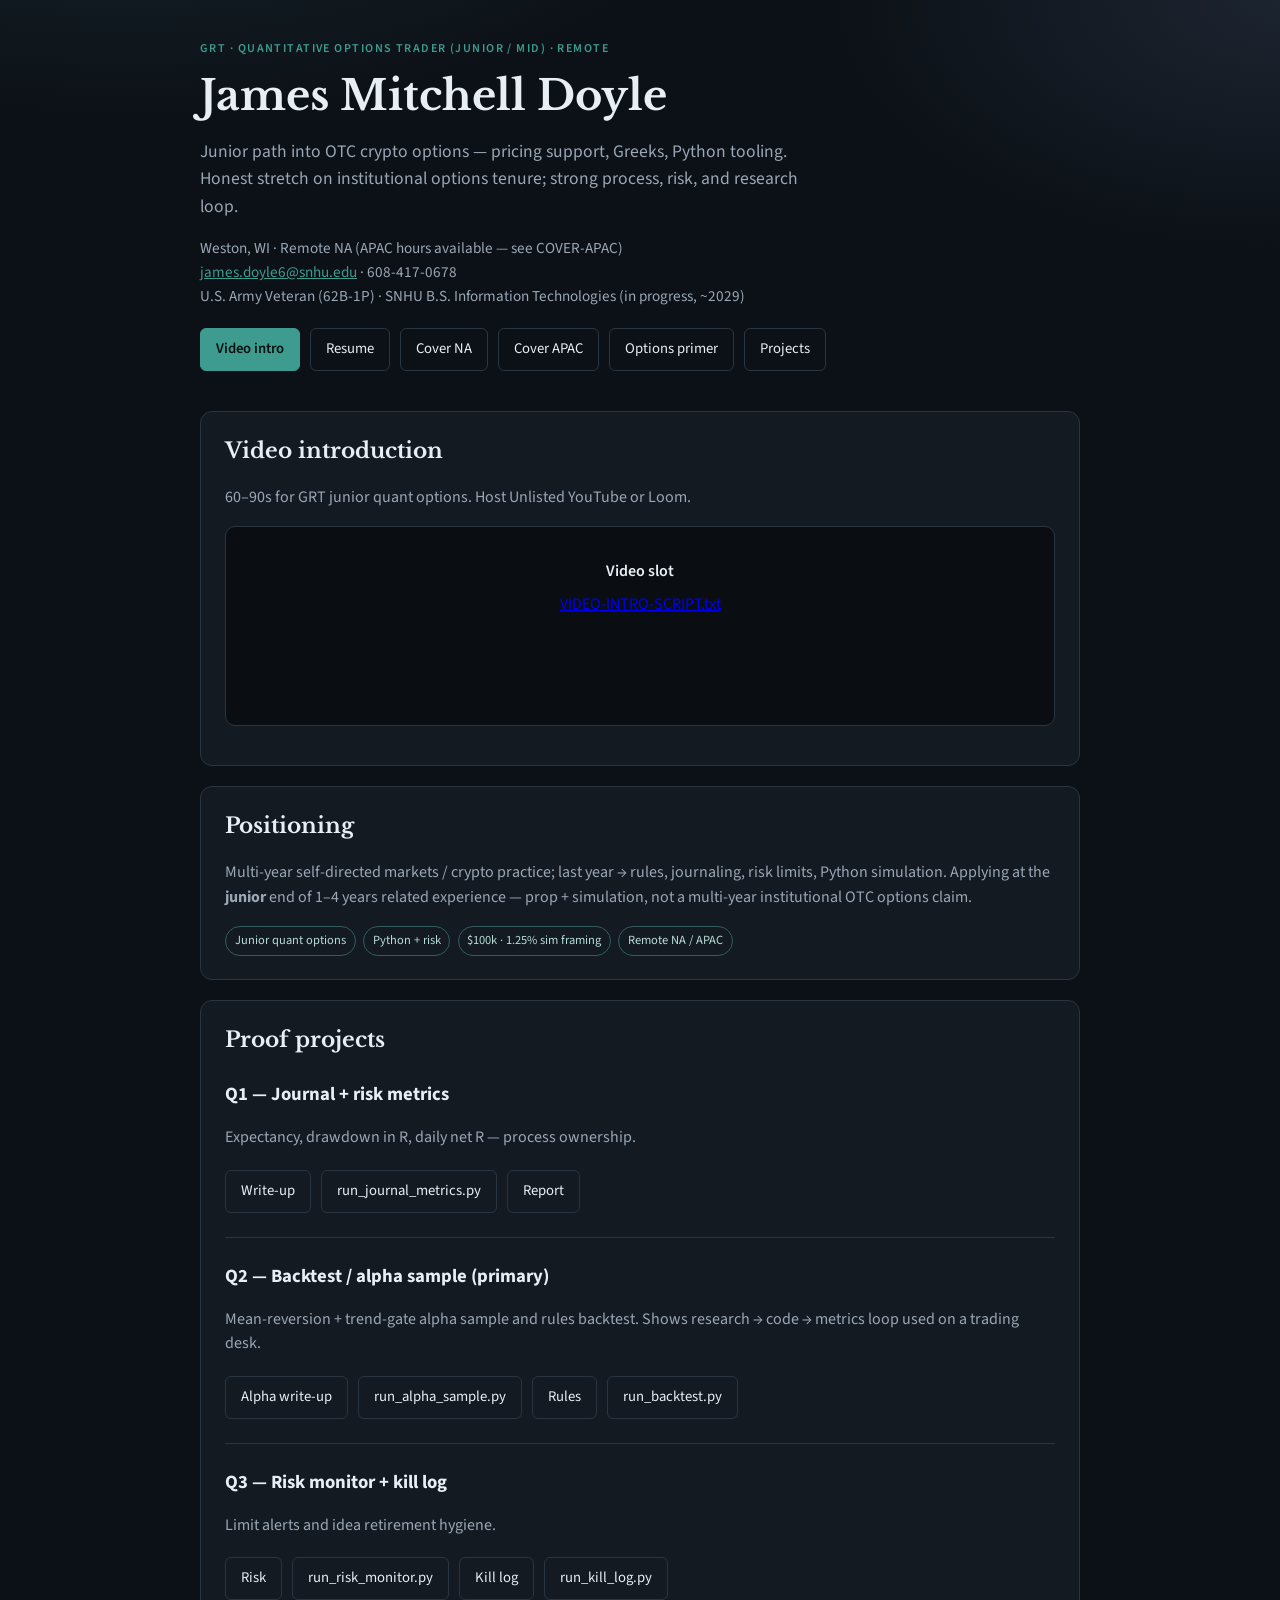
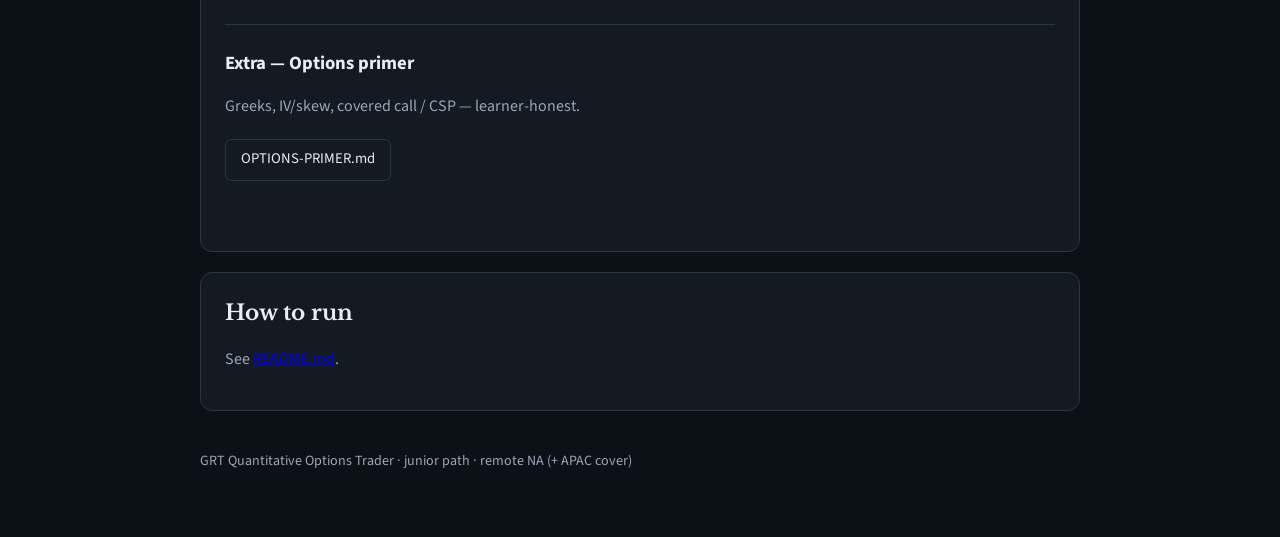
==== index.html @ d9cba961 "Add files via upload" ====
<!DOCTYPE html>
<html lang="en">
<head>
  <meta charset="utf-8" />
  <meta name="viewport" content="width=device-width, initial-scale=1" />
  <title>James Mitchell Doyle — GRT Quantitative Options Trader</title>
  <link rel="preconnect" href="https://fonts.googleapis.com" />
  <link rel="preconnect" href="https://fonts.gstatic.com" crossorigin />
  <link href="https://fonts.googleapis.com/css2?family=Libre+Baskerville:wght@700&family=Source+Sans+3:wght@400;600&display=swap" rel="stylesheet" />
  <link rel="stylesheet" href="styles.css" />
</head>
<body>
  <main class="page">
    <header class="hero">
      <p class="eyebrow">GRT · Quantitative Options Trader (Junior / Mid) · Remote</p>
      <h1>James Mitchell Doyle</h1>
      <p class="lede">
        Junior path into OTC crypto options — pricing support, Greeks, Python tooling.
        Honest stretch on institutional options tenure; strong process, risk, and research loop.
      </p>
      <p class="meta">
        Weston, WI · Remote NA (APAC hours available — see COVER-APAC)<br />
        <a href="mailto:james.doyle6@snhu.edu">james.doyle6@snhu.edu</a> · 608-417-0678<br />
        U.S. Army Veteran (62B-1P) · SNHU B.S. Information Technologies (in progress, ~2029)
      </p>
      <div class="cta-row">
        <a class="btn primary" href="#video-intro">Video intro</a>
        <a class="btn" href="James-M-Doyle-Resume-GRT.txt">Resume</a>
        <a class="btn" href="COVER-NA.txt">Cover NA</a>
        <a class="btn" href="COVER-APAC.txt">Cover APAC</a>
        <a class="btn" href="OPTIONS-PRIMER.md">Options primer</a>
        <a class="btn" href="#projects">Projects</a>
      </div>
    </header>

    <section class="summary-card" id="video-intro">
      <h2>Video introduction</h2>
      <p class="summary-intro">60–90s for GRT junior quant options. Host Unlisted YouTube or Loom.</p>
      <div class="video-frame video-frame--pending">
        <div class="video-placeholder">
          <p class="video-placeholder-title">Video slot</p>
          <p class="video-placeholder-body">
            <a href="VIDEO-INTRO-SCRIPT.txt">VIDEO-INTRO-SCRIPT.txt</a>
          </p>
        </div>
      </div>
    </section>

    <section class="summary-card">
      <h2>Positioning</h2>
      <p class="summary-intro">
        Multi-year self-directed markets / crypto practice; last year → rules, journaling,
        risk limits, Python simulation. Applying at the <strong>junior</strong> end of
        1–4 years related experience — prop + simulation, not a multi-year institutional
        OTC options claim.
      </p>
      <div class="metric-pills">
        <span class="pill">Junior quant options</span>
        <span class="pill">Python + risk</span>
        <span class="pill">$100k · 1.25% sim framing</span>
        <span class="pill">Remote NA / APAC</span>
      </div>
    </section>

    <section class="summary-card" id="projects">
      <h2>Proof projects</h2>

      <article class="project">
        <h3>Q1 — Journal + risk metrics</h3>
        <p class="summary-intro">Expectancy, drawdown in R, daily net R — process ownership.</p>
        <div class="cta-row">
          <a class="btn" href="q1_journal/WRITEUP.md">Write-up</a>
          <a class="btn" href="q1_journal/run_journal_metrics.py">run_journal_metrics.py</a>
          <a class="btn" href="q1_journal/journal_report.html">Report</a>
        </div>
      </article>

      <article class="project">
        <h3>Q2 — Backtest / alpha sample (primary)</h3>
        <p class="summary-intro">
          Mean-reversion + trend-gate alpha sample and rules backtest.
          Shows research → code → metrics loop used on a trading desk.
        </p>
        <div class="cta-row">
          <a class="btn" href="q2_backtest/ALPHA-WRITEUP.md">Alpha write-up</a>
          <a class="btn" href="q2_backtest/run_alpha_sample.py">run_alpha_sample.py</a>
          <a class="btn" href="q2_backtest/RULES.md">Rules</a>
          <a class="btn" href="q2_backtest/run_backtest.py">run_backtest.py</a>
        </div>
      </article>

      <article class="project">
        <h3>Q3 — Risk monitor + kill log</h3>
        <p class="summary-intro">Limit alerts and idea retirement hygiene.</p>
        <div class="cta-row">
          <a class="btn" href="q3_risk/WRITEUP.md">Risk</a>
          <a class="btn" href="q3_risk/run_risk_monitor.py">run_risk_monitor.py</a>
          <a class="btn" href="q3_kill_log/WRITEUP.md">Kill log</a>
          <a class="btn" href="q3_kill_log/run_kill_log.py">run_kill_log.py</a>
        </div>
      </article>

      <article class="project">
        <h3>Extra — Options primer</h3>
        <p class="summary-intro">Greeks, IV/skew, covered call / CSP — learner-honest.</p>
        <div class="cta-row">
          <a class="btn" href="OPTIONS-PRIMER.md">OPTIONS-PRIMER.md</a>
        </div>
      </article>
    </section>

    <section class="summary-card">
      <h2>How to run</h2>
      <p class="summary-intro">See <a href="README.md">README.md</a>.</p>
    </section>

    <footer>
      GRT Quantitative Options Trader · junior path · remote NA (+ APAC cover)
    </footer>
  </main>
</body>
</html>
---- styles.css ----
:root {
  --bg: #0c1117;
  --panel: #151c25;
  --text: #e8eef5;
  --muted: #9aa7b5;
  --accent: #3d9b8f;
  --line: #2a3542;
  --font: "Source Sans 3", system-ui, sans-serif;
  --display: "Libre Baskerville", Georgia, serif;
}

* { box-sizing: border-box; }
body {
  margin: 0;
  background:
    radial-gradient(1200px 600px at 10% -10%, #1a2a32 0%, transparent 55%),
    radial-gradient(900px 500px at 100% 0%, #1c2430 0%, transparent 50%),
    var(--bg);
  color: var(--text);
  font-family: var(--font);
  line-height: 1.55;
}
.page { max-width: 920px; margin: 0 auto; padding: 2.5rem 1.25rem 4rem; }
.hero { margin-bottom: 2.5rem; }
.eyebrow {
  text-transform: uppercase;
  letter-spacing: 0.12em;
  font-size: 0.75rem;
  color: var(--accent);
  font-weight: 600;
  margin: 0 0 0.75rem;
}
h1 {
  font-family: var(--display);
  font-size: clamp(1.8rem, 4vw, 2.6rem);
  line-height: 1.2;
  margin: 0 0 1rem;
  font-weight: 700;
}
.lede { font-size: 1.1rem; color: var(--muted); max-width: 38rem; }
.meta { color: var(--muted); font-size: 0.95rem; }
.meta a { color: var(--accent); }
.cta-row { display: flex; flex-wrap: wrap; gap: 0.6rem; margin-top: 1.25rem; }
.btn {
  display: inline-block;
  padding: 0.55rem 0.95rem;
  border: 1px solid var(--line);
  border-radius: 6px;
  color: var(--text);
  text-decoration: none;
  font-size: 0.92rem;
  background: transparent;
}
.btn.primary { background: var(--accent); border-color: var(--accent); color: #04110f; font-weight: 600; }
.summary-card {
  background: color-mix(in srgb, var(--panel) 92%, black);
  border: 1px solid var(--line);
  border-radius: 12px;
  padding: 1.4rem 1.5rem;
  margin: 1.25rem 0;
}
.summary-card h2 { font-family: var(--display); font-size: 1.35rem; margin-top: 0; }
.summary-intro { color: var(--muted); }
.achievements { display: grid; gap: 1rem; margin-top: 1rem; }
@media (min-width: 700px) {
  .achievements { grid-template-columns: repeat(3, 1fr); }
}
.achievement {
  background: #0f151c;
  border-radius: 8px;
  padding: 1rem;
  border: 1px solid var(--line);
}
.achievement p { margin: 0.4rem 0 0; color: var(--muted); font-size: 0.92rem; }
.badge-row, .metric-pills { display: flex; flex-wrap: wrap; gap: 0.45rem; margin-top: 1rem; }
.badge, .pill {
  font-size: 0.78rem;
  padding: 0.28rem 0.55rem;
  border-radius: 999px;
  border: 1px solid var(--line);
  color: var(--muted);
}
.pill { border-color: color-mix(in srgb, var(--accent) 40%, var(--line)); color: #b7ddd7; }
.note { font-size: 0.9rem; color: var(--muted); }
.video-frame {
  margin: 1rem 0;
  border-radius: 10px;
  overflow: hidden;
  border: 1px solid var(--line);
  background: #0a0e13;
  min-height: 200px;
}
.video-placeholder { padding: 2rem 1.25rem; text-align: center; }
.video-placeholder-title { font-weight: 600; margin: 0 0 0.5rem; }
.video-placeholder-body { color: var(--muted); margin: 0; }
.project { margin: 1.5rem 0; padding-bottom: 1.5rem; border-bottom: 1px solid var(--line); }
.project:last-child { border-bottom: 0; }
.project h3 { margin-bottom: 0.35rem; }
footer { margin-top: 2.5rem; color: var(--muted); font-size: 0.88rem; }
code { font-size: 0.88em; color: #c5d4e0; }
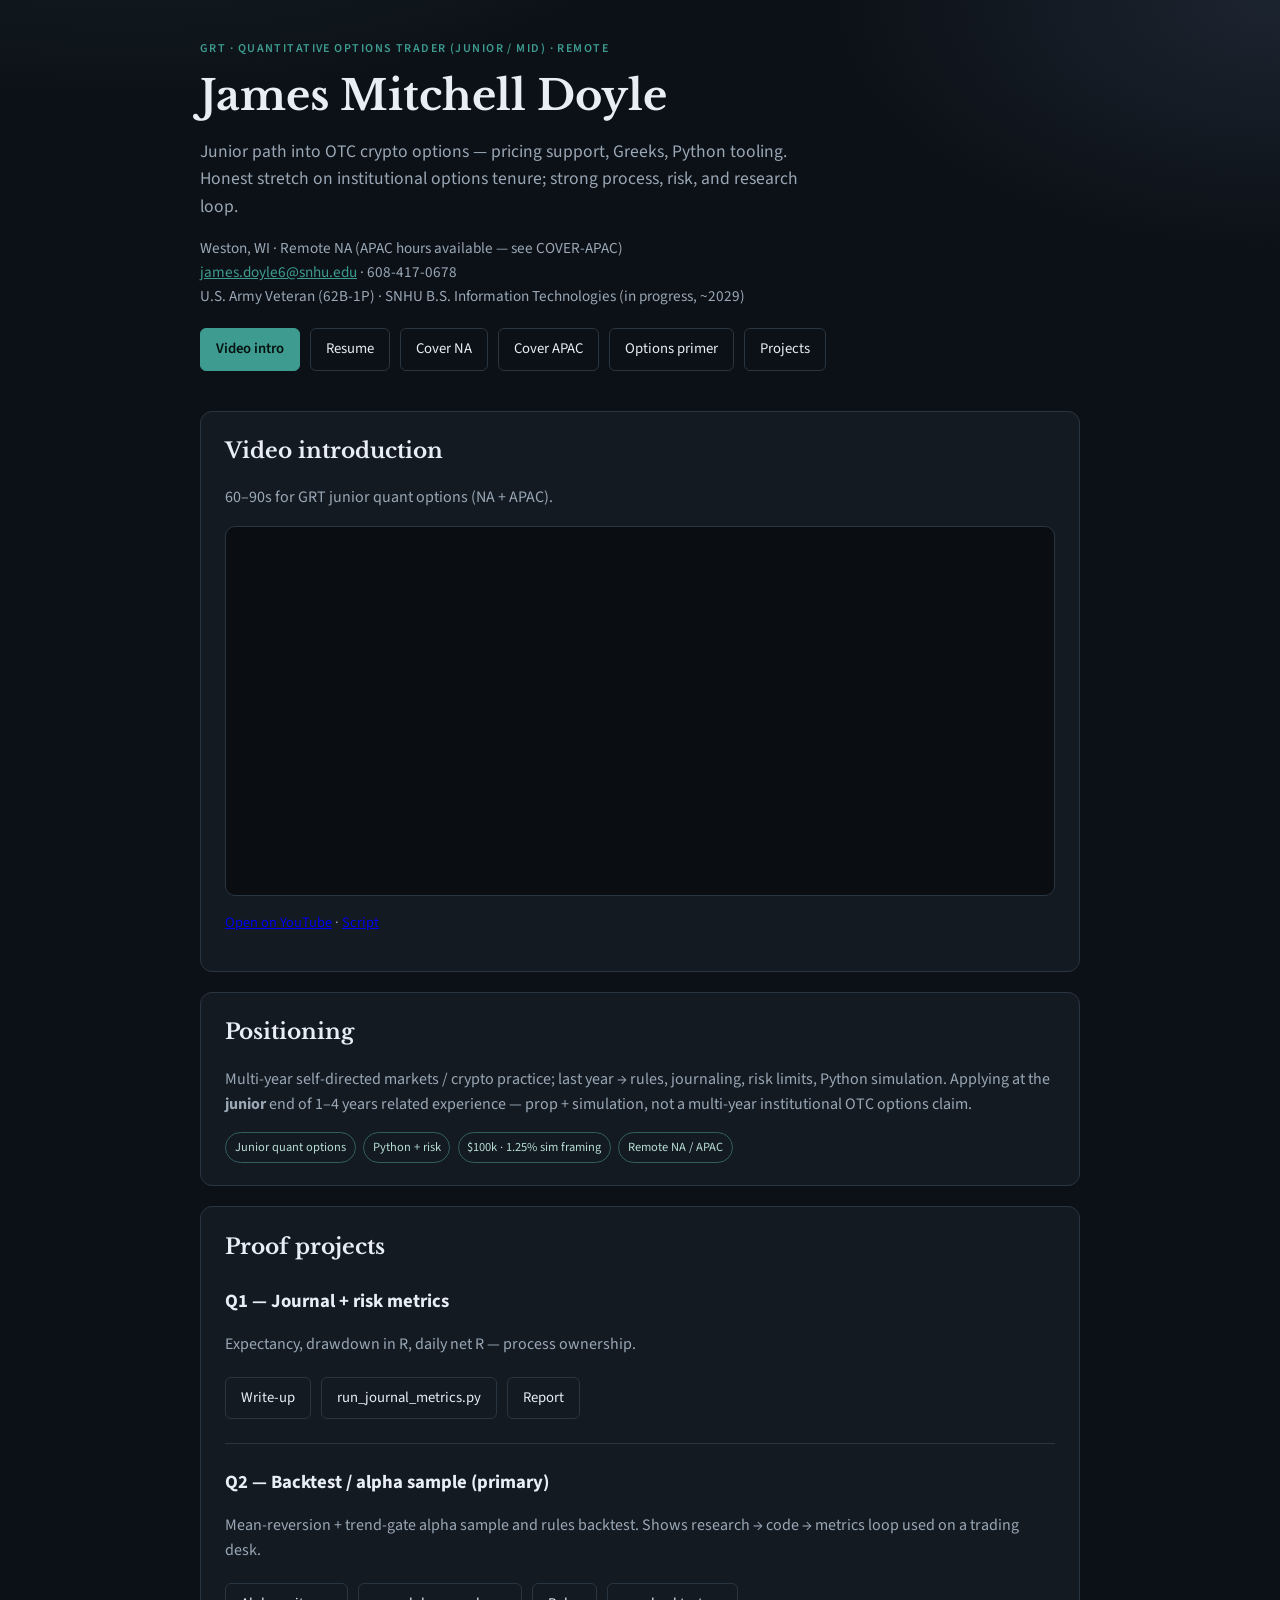
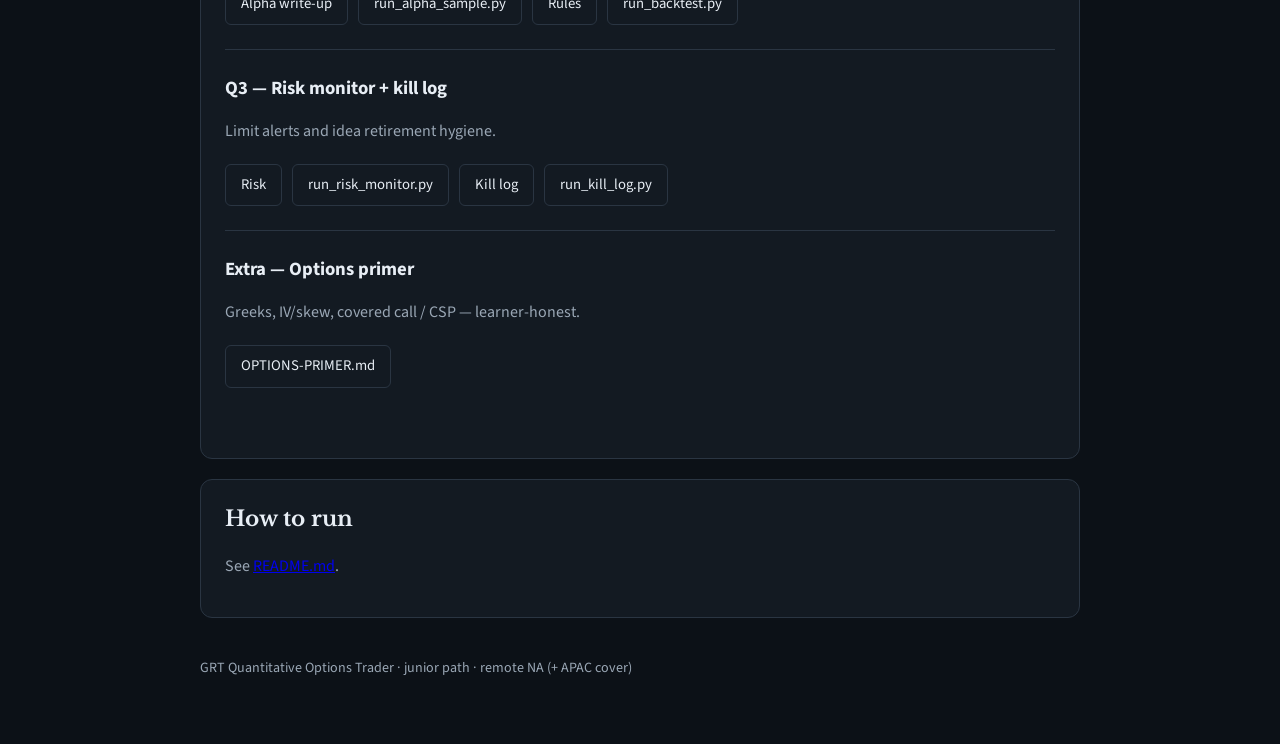
==== commit 958fd34a: "Update index.html" ====
--- a/index.html
+++ b/index.html
@@ -35,15 +35,23 @@
 
     <section class="summary-card" id="video-intro">
       <h2>Video introduction</h2>
-      <p class="summary-intro">60–90s for GRT junior quant options. Host Unlisted YouTube or Loom.</p>
-      <div class="video-frame video-frame--pending">
-        <div class="video-placeholder">
-          <p class="video-placeholder-title">Video slot</p>
-          <p class="video-placeholder-body">
-            <a href="VIDEO-INTRO-SCRIPT.txt">VIDEO-INTRO-SCRIPT.txt</a>
-          </p>
-        </div>
+      <p class="summary-intro">60–90s for GRT junior quant options (NA + APAC).</p>
+      <div class="video-frame">
+        <iframe
+          width="100%"
+          height="360"
+          src="https://www.youtube.com/embed/OivGQmIhNUU"
+          title="James Doyle intro — GRT Quant Options"
+          frameborder="0"
+          allow="accelerometer; autoplay; clipboard-write; encrypted-media; gyroscope; picture-in-picture"
+          allowfullscreen
+          loading="lazy"
+        ></iframe>
       </div>
+      <p class="note">
+        <a href="https://youtu.be/OivGQmIhNUU">Open on YouTube</a>
+        · <a href="VIDEO-INTRO-SCRIPT.txt">Script</a>
+      </p>
     </section>
 
     <section class="summary-card">
